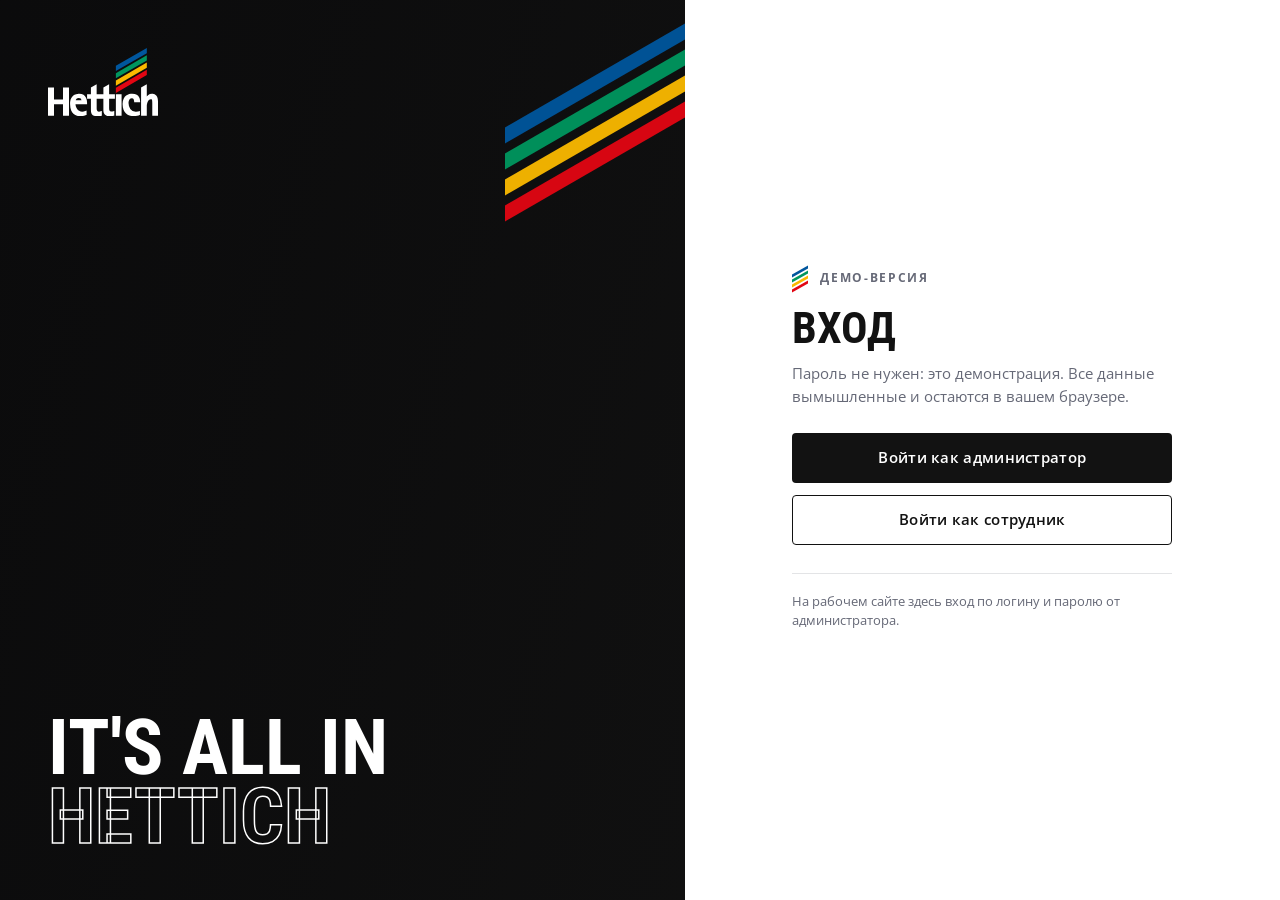
==== admin.html @ bbdf1726 "Демо на GitHub Pages: обновление страниц" ====
<!doctype html>
<!-- Демо-версия для GitHub Pages. Файл собран deploy/build-pages.py из web/ — правьте web/, не этот файл. -->

<html lang="ru">
<head>
<meta charset="utf-8">
<meta name="viewport" content="width=device-width, initial-scale=1">
<meta name="robots" content="noindex, nofollow">
<title>Демо · Сотрудники · Hettich · Полезные материалы</title>
<link rel="icon" href="data:image/svg+xml,%3Csvg xmlns='http://www.w3.org/2000/svg' viewBox='0 0 32 32'%3E%3Cg transform='skewY(-30) translate(0 18)'%3E%3Crect x='6' y='2' width='20' height='4' fill='%2300569d'/%3E%3Crect x='6' y='8' width='20' height='4' fill='%2300965f'/%3E%3Crect x='6' y='14' width='20' height='4' fill='%23fab900'/%3E%3Crect x='6' y='20' width='20' height='4' fill='%23e20613'/%3E%3C/g%3E%3C/svg%3E">
<link rel="preconnect" href="https://fonts.googleapis.com">
<link rel="preconnect" href="https://fonts.gstatic.com" crossorigin>
<link href="https://fonts.googleapis.com/css2?family=Open+Sans:wght@400;600;700&family=Roboto+Condensed:wght@700&display=swap" rel="stylesheet">
<link rel="stylesheet" href="web/app.css">
<style>
body { background: var(--mist); }
.topbar { background: rgba(255, 255, 255, .95); }
.page-head { padding: 44px 0 28px; display: flex; align-items: end; gap: 20px; flex-wrap: wrap; }
.page-head h1 { margin: 8px 0 0; font: 700 clamp(40px, 5vw, 64px)/.95 var(--font-head); text-transform: uppercase; }
.page-head .eyebrow { display: flex; align-items: center; gap: 12px; font-size: 13px; font-weight: 600; letter-spacing: .14em; text-transform: uppercase; color: var(--steel); }
.page-head .eyebrow .stripes { gap: 2px; } .page-head .eyebrow .stripes i { width: 16px; height: 3px; }
.page-head .btn { margin-left: auto; height: 50px; }

.stats { display: grid; grid-template-columns: repeat(4, minmax(0, 1fr)); gap: 16px; margin-bottom: 24px; }
.stat { background: #fff; border-radius: 6px; padding: 20px 22px; position: relative; overflow: hidden; }
.stat::before { content: ""; position: absolute; left: 0; top: 0; bottom: 0; width: 4px; background: var(--c); }
.stat b { display: block; font: 700 40px/1 var(--font-head); }
.stat span { font-size: 13px; color: var(--steel); }

.layout { display: grid; grid-template-columns: minmax(0, 1fr) 270px; gap: 24px; align-items: start; }
.box { background: #fff; border-radius: 6px; }
.box-head { display: flex; align-items: center; gap: 12px; padding: 16px 20px; border-bottom: 1px solid var(--line); flex-wrap: wrap; }
.box-head h2 { margin: 0; font-size: 16px; font-weight: 700; }
.search { margin-left: auto; position: relative; }
.search input { height: 38px; width: 240px; padding: 0 12px 0 36px; font-size: 14px; }
.search svg { position: absolute; left: 11px; top: 10px; width: 18px; height: 18px; color: var(--steel); }

table { width: 100%; border-collapse: collapse; font-size: 14px; }
th { text-align: left; font-size: 11.5px; font-weight: 700; letter-spacing: .08em; text-transform: uppercase; color: var(--steel); padding: 12px 14px; border-bottom: 1px solid var(--line); white-space: nowrap; }
td { padding: 14px 14px; border-bottom: 1px solid #eeeff0; vertical-align: middle; }
th:first-child, td:first-child { padding-left: 20px; }
th:last-child, td:last-child { padding-right: 20px; }
tr:last-child td { border-bottom: 0; }
tbody tr { transition: background .15s; }
tbody tr:hover { background: #fafafa; }
.person { display: flex; align-items: center; gap: 12px; min-width: 180px; }
.person .role { font-size: 12.5px; }
.person .avatar { width: 38px; height: 38px; flex: none; font-size: 13px; }
.person .avatar.admin { background: linear-gradient(135deg, var(--s-blue), #0a3c69); }
.person b { display: block; font-size: 14.5px; }
.person small { color: var(--steel); font-size: 12.5px; }
.mono { font-family: ui-monospace, "Cascadia Mono", Consolas, monospace; font-size: 13.5px; }
.pill { display: inline-flex; align-items: center; gap: 6px; font-size: 12px; font-weight: 700; padding: 3px 10px; border-radius: 20px; white-space: nowrap; }
.pill::before { content: ""; width: 6px; height: 6px; border-radius: 50%; background: currentColor; }
.pill.ok { color: #08744b; background: #e3f4ec; }
.pill.wait { color: #8a6400; background: #fff4d6; }
.pill.off { color: #a0102a; background: #fbe6ea; }
.role { font-size: 12px; font-weight: 700; color: var(--ink-2); }
.role.admin { color: var(--s-blue); }
.actions { display: flex; gap: 6px; justify-content: flex-end; }
.act { width: 34px; height: 34px; border: 1px solid var(--line); border-radius: 4px; background: #fff; cursor: pointer; display: grid; place-items: center; color: var(--ink-2); }
.act:hover { border-color: var(--ink); color: var(--ink); }
.act.del:hover { border-color: var(--danger); color: var(--danger); }
.act svg { width: 17px; height: 17px; }
.act[disabled] { opacity: .3; pointer-events: none; }
.switch { position: relative; display: inline-block; width: 40px; height: 22px; cursor: pointer; vertical-align: middle; }
.switch input { position: absolute; opacity: 0; width: 100%; height: 100%; margin: 0; cursor: pointer; z-index: 1; }
.switch span { position: absolute; inset: 0; background: #cfd1d5; border-radius: 11px; transition: background .2s; }
.switch span::after { content: ""; position: absolute; left: 3px; top: 3px; width: 16px; height: 16px; border-radius: 50%; background: #fff; box-shadow: 0 1px 3px rgba(0,0,0,.25); transition: transform .2s var(--ease); }
.switch input:checked + span { background: var(--ok); }
.switch input:checked + span::after { transform: translateX(18px); }
.switch input:focus-visible + span { outline: 2px solid var(--sky); outline-offset: 2px; }
.muted { color: var(--steel); font-size: 13px; white-space: nowrap; }
.empty { padding: 48px 20px; text-align: center; color: var(--steel); }

.top-files { list-style: none; margin: 0; padding: 8px 0; }
.top-files li { display: grid; grid-template-columns: 1fr auto; gap: 4px 12px; padding: 10px 20px; font-size: 13px; }
.top-files li span { overflow: hidden; text-overflow: ellipsis; white-space: nowrap; }
.top-files li b { font-family: var(--font-head); font-size: 16px; }
.top-files li i { grid-column: 1 / -1; height: 4px; background: var(--mist); border-radius: 2px; overflow: hidden; }
.top-files li i::after { content: ""; display: block; height: 100%; width: var(--w); background: var(--ink); }
.tip { padding: 18px 20px; font-size: 13px; color: var(--ink-2); line-height: 1.55; border-top: 1px solid var(--line); }
.tip b { display: block; margin-bottom: 4px; }

/* Модалка выдачи доступа */
.ticket { border: 1px solid var(--line); border-radius: 6px; overflow: hidden; }
.ticket-top { background: var(--ink); color: #fff; padding: 16px 18px; display: flex; align-items: center; gap: 12px; }
.ticket-top .stripes i { width: 18px; height: 4px; } .ticket-top .stripes { gap: 2px; }
.ticket-top b { font-size: 15px; } .ticket-top small { display: block; color: #a9acb5; font-size: 12px; }
.cred { display: grid; grid-template-columns: 80px 1fr auto; align-items: center; gap: 12px; padding: 12px 18px; border-top: 1px dashed var(--line); }
.cred:first-of-type { border-top: 0; }
.cred span { font-size: 12px; font-weight: 700; color: var(--steel); text-transform: uppercase; letter-spacing: .08em; }
.cred code { font: 600 17px ui-monospace, "Cascadia Mono", Consolas, monospace; word-break: break-all; }
.warn { display: flex; gap: 10px; padding: 12px 14px; background: #fff7e0; border-radius: 4px; font-size: 13px; color: #6b4e00; }
.share { display: grid; grid-template-columns: repeat(3, 1fr); gap: 8px; }
.share .btn { height: 46px; padding: 0 10px; }
.share .tg { --bg: #229ed9; } .share .tg:hover { background: #1b8bc0; }
.row2 { display: grid; grid-template-columns: 1fr 1fr; gap: 14px; }
.roles { display: grid; grid-template-columns: 1fr 1fr; gap: 8px; }
.roles label { display: block; border: 1px solid #cfd1d5; border-radius: 4px; padding: 12px 14px; cursor: pointer; font-size: 13px; color: var(--steel); }
.roles label b { display: block; color: var(--ink); font-size: 14px; }
.roles input { position: absolute; opacity: 0; }
.roles input:checked + label { border-color: var(--ink); box-shadow: inset 0 0 0 1px var(--ink); }
.roles input:focus-visible + label { outline: 2px solid var(--sky); }
.hint-line { font-size: 12px; color: var(--steel); }

@media (max-width: 1180px) {
  .layout { grid-template-columns: 1fr; }
}
@media (max-width: 1020px) {
  .stats { grid-template-columns: repeat(2, minmax(0, 1fr)); }
}
@media (max-width: 720px) {
  .page-head .btn { margin-left: 0; width: 100%; }
  .search, .search input { width: 100%; margin-left: 0; }
  .stat b { font-size: 32px; }
  thead { display: none; }
  table, tbody, tr, td { display: block; width: 100%; }
  tr { padding: 14px 16px; border-bottom: 1px solid var(--line); }
  td { padding: 4px 0; border: 0; }
  td[data-l]::before { content: attr(data-l) ": "; color: var(--steel); font-size: 12px; }
  .actions { justify-content: flex-start; margin-top: 8px; }
  .row2, .share { grid-template-columns: 1fr; }
}
</style>
</head>
<body>
<header class="topbar" id="topbar"></header>

<main class="wrap">
  <div class="page-head">
    <div>
      <div class="eyebrow"><span class="stripes" aria-hidden="true"><i></i><i></i><i></i><i></i></span>Администрирование</div>
      <h1>Сотрудники</h1>
    </div>
    <button class="btn" id="add">
      <svg viewBox="0 0 24 24" fill="none" stroke="currentColor" stroke-width="2" stroke-linecap="round"><path d="M12 5v14M5 12h14"/></svg>
      Добавить сотрудника
    </button>
  </div>

  <div class="stats" id="stats"></div>

  <div class="layout">
    <section class="box">
      <div class="box-head">
        <h2>Доступ к материалам</h2>
        <label class="search"><span class="sr-only">Поиск</span>
          <svg viewBox="0 0 24 24" fill="none" stroke="currentColor" stroke-width="1.8"><circle cx="11" cy="11" r="7"/><path d="m20 20-4-4"/></svg>
          <input class="input" id="q" placeholder="Поиск по имени или логину" autocomplete="off">
        </label>
      </div>
      <div style="overflow-x:auto">
        <table>
          <thead><tr><th>Сотрудник</th><th>Логин</th><th>Статус</th><th>Последний вход</th><th>Загрузка</th><th>Скачал</th><th></th></tr></thead>
          <tbody id="rows"></tbody>
        </table>
      </div>
    </section>

    <aside class="box">
      <div class="box-head"><h2>Что скачивают</h2></div>
      <ul class="top-files" id="top"></ul>
      
    </aside>
  </div>
</main>

<footer class="foot">
  <div class="wrap">
    <div class="foot-brand"><span class="stripes" aria-hidden="true"><i></i><i></i><i></i><i></i></span>Hettich · Полезные материалы</div>
  </div>
</footer>

<script src="web/demo.js"></script>
<script src="web/common.js"></script>
<script>
const I = {
  reset: ICON.key,
  lock: '<svg viewBox="0 0 24 24" fill="none" stroke="currentColor" stroke-width="1.7"><rect x="4" y="10" width="16" height="11" rx="2"/><path d="M8 10V7a4 4 0 0 1 8 0v3"/></svg>',
  unlock: '<svg viewBox="0 0 24 24" fill="none" stroke="currentColor" stroke-width="1.7"><rect x="4" y="10" width="16" height="11" rx="2"/><path d="M8 10V7a4 4 0 0 1 7.5-2"/></svg>',
  del: '<svg viewBox="0 0 24 24" fill="none" stroke="currentColor" stroke-width="1.7" stroke-linecap="round"><path d="M4 7h16M9 7V4h6v3M6 7l1 13h10l1-13M10 11v6M14 11v6"/></svg>',
};
// «сегодня, 11:47», «вчера, 09:10», «12 нояб., 15:30», в прошлые годы — с годом
function shortDate(ts) {
  if (!ts) return '—';
  const d = new Date(ts * 1000), now = new Date();
  const t = d.toLocaleTimeString('ru-RU', { hour: '2-digit', minute: '2-digit' });
  const day = (x) => new Date(x.getFullYear(), x.getMonth(), x.getDate()).getTime();
  const diff = Math.round((day(now) - day(d)) / 86400000);
  if (diff === 0) return 'сегодня, ' + t;
  if (diff === 1) return 'вчера, ' + t;
  return d.toLocaleDateString('ru-RU', d.getFullYear() === now.getFullYear() ? { day: 'numeric', month: 'short' } : { day: 'numeric', month: 'short', year: 'numeric' }) + ', ' + t;
}
const niceFile = (f) => f.title
  || (f.path.startsWith('archives/') ? 'Архив «всё» .' + f.path.split('.').pop()
    : f.path.startsWith('zip/') ? 'Выбранное одним ZIP' : f.path.split('/').pop() + ' (удалён)');

let state = { users: [], downloads: { total: 0, by_file: [] }, me: 0 };

async function load() {
  state = await api('/api/users');
  render();
}

function statusOf(u) {
  if (!u.active) return ['off', 'Заблокирован'];
  if (!u.last_login) return ['wait', 'Ещё не входил'];
  if (u.must_change) return ['wait', 'Временный пароль'];
  return ['ok', 'Активен'];
}

function render() {
  const us = state.users;
  $('#stats').innerHTML = [
    ['var(--s-blue)', us.length, 'всего в системе'],
    ['var(--s-green)', us.filter((u) => u.active && u.last_login).length, 'уже пользуются'],
    ['var(--s-yellow)', us.filter((u) => u.active && !u.last_login).length, 'ещё не входили'],
    ['var(--s-red)', state.downloads.total, 'скачиваний'],
  ].map(([c, n, l]) => `<div class="stat" style="--c:${c}"><b>${n}</b><span>${l}</span></div>`).join('');

  const q = $('#q').value.trim().toLowerCase();
  const list = us.filter((u) => !q || (u.name + ' ' + u.login + ' ' + u.position).toLowerCase().includes(q));
  $('#rows').innerHTML = list.length ? list.map((u) => {
    const [cls, label] = statusOf(u);
    const self = u.id === state.me;
    return `<tr data-id="${u.id}">
      <td><div class="person"><span class="avatar ${u.role === 'admin' ? 'admin' : ''}">${esc(initials(u.name))}</span>
        <span><b>${esc(u.name)}${self ? ' <span class="muted">· вы</span>' : ''}</b><small>${u.role === 'admin' ? '<span class="role admin">Администратор</span>' : ''}${u.role === 'admin' && u.position ? ' · ' : ''}${esc(u.position || (u.role === 'admin' ? '' : 'Сотрудник'))}</small></span></div></td>
      <td data-l="Логин"><span class="mono">${esc(u.login)}</span></td>
      <td><span class="pill ${cls}">${label}</span></td>
      <td data-l="Последний вход"><span class="muted">${shortDate(u.last_login)}</span></td>
      <td data-l="Загрузка">${u.role === 'admin' ? '<span class="muted">всегда</span>' : `<label class="switch" title="Может загружать файлы на сайт"><input type="checkbox" data-up="${u.id}" ${u.can_upload ? 'checked' : ''} aria-label="Может загружать файлы: ${esc(u.name)}"><span></span></label>`}</td>
      <td data-l="Скачал"><span class="muted">${u.downloads} ${u.downloads === 1 ? 'файл' : (u.downloads % 10 >= 2 && u.downloads % 10 <= 4 && (u.downloads % 100 < 10 || u.downloads % 100 >= 20)) ? 'файла' : 'файлов'}</span></td>
      <td><div class="actions">
        <button class="act" data-a="reset" title="Выдать новый пароль" aria-label="Выдать новый пароль">${I.reset}</button>
        <button class="act" data-a="toggle" title="${u.active ? 'Заблокировать' : 'Разблокировать'}" aria-label="${u.active ? 'Заблокировать' : 'Разблокировать'}" ${self ? 'disabled' : ''}>${u.active ? I.lock : I.unlock}</button>
        <button class="act del" data-a="del" title="Удалить" aria-label="Удалить" ${self ? 'disabled' : ''}>${I.del}</button>
      </div></td></tr>`;
  }).join('') : `<tr><td colspan="7" class="empty">${q ? 'Никого не нашли' : 'Пока никого нет — добавьте первого сотрудника'}</td></tr>`;

  const max = Math.max(1, ...state.downloads.by_file.map((f) => f.n));
  $('#top').innerHTML = state.downloads.by_file.length
    ? state.downloads.by_file.slice(0, 8).map((f) => `<li><span title="${esc(f.path)}">${esc(niceFile(f))}</span><b>${f.n}</b><i style="--w:${f.n / max * 100}%"></i></li>`).join('')
    : '<li><span class="muted">Пока ничего не скачивали</span></li>';
}

/* --- транслитерация для подсказки логина: «Иван Петров» → i.petrov --- */
const TR = { а: 'a', б: 'b', в: 'v', г: 'g', д: 'd', е: 'e', ё: 'e', ж: 'zh', з: 'z', и: 'i', й: 'y', к: 'k', л: 'l', м: 'm', н: 'n', о: 'o', п: 'p', р: 'r', с: 's', т: 't', у: 'u', ф: 'f', х: 'kh', ц: 'ts', ч: 'ch', ш: 'sh', щ: 'shch', ъ: '', ы: 'y', ь: '', э: 'e', ю: 'yu', я: 'ya', і: 'i', ї: 'yi', є: 'ye', ґ: 'g' };
const translit = (s) => s.toLowerCase().split('').map((c) => TR[c] ?? c).join('').replace(/[^a-z0-9]/g, '');
function suggestLogin(name) {
  const p = name.trim().split(/\s+/).filter(Boolean);
  if (!p.length) return '';
  if (p.length === 1) return translit(p[0]);
  return translit(p[0])[0] + '.' + translit(p[1]);  // Имя Фамилия → i.familiya
}

function addModal() {
  const m = modal(`
    <div class="modal-head"><h3>Новый сотрудник</h3><p>Пароль придумает система.</p></div>
    <form class="modal-body" autocomplete="off">
      <div class="field"><label for="f-name">Имя и фамилия</label><input class="input" id="f-name" required placeholder="Иван Петров"></div>
      <div class="row2">
        <div class="field"><label for="f-login">Логин</label><input class="input mono" id="f-login" required placeholder="i.petrov" autocapitalize="off" spellcheck="false"></div>
        <div class="field"><label for="f-pos">Должность <span class="muted">(необязательно)</span></label><input class="input" id="f-pos" placeholder="Менеджер"></div>
      </div>
      <div class="field"><label>Роль</label>
        <div class="roles">
          <div><input type="radio" name="role" id="r-user" value="user" checked><label for="r-user"><b>Сотрудник</b>Смотрит и скачивает</label></div>
          <div><input type="radio" name="role" id="r-admin" value="admin"><label for="r-admin"><b>Администратор</b>Ещё и выдаёт доступы</label></div>
        </div>
      </div>
      <label class="check"><input type="checkbox" id="f-up" checked> Может загружать файлы</label>
      <div class="form-error" aria-live="polite"></div>
      <button class="btn block" type="submit">Создать доступ</button>
    </form>`);
  const f = $('form', m.el), name = $('#f-name', f), login = $('#f-login', f);
  let touched = false;
  login.oninput = () => { touched = true; };
  name.oninput = () => { if (!touched) login.value = suggestLogin(name.value); };
  f.onsubmit = async (e) => {
    e.preventDefault();
    const err = $('.form-error', f);
    err.textContent = '';
    try {
      const r = await api('/api/users', { name: name.value, login: login.value, position: $('#f-pos', f).value, role: $('input[name=role]:checked', f).value, can_upload: $('#f-up', f).checked });
      m.close();
      credsModal(r, 'Доступ создан');
      load();
    } catch (ex) { err.textContent = ex.message; }
  };
}

function credsModal(r, title) {
  const site = new URL(SITE.home, location.href).href.replace(/\/$/, '');
  const msg = `Привет! Тебе открыт доступ к «Hettich · Полезные материалы» — видео, презентации и картинки Hettich.\n\nСайт: ${site}\nЛогин: ${r.login}\nПароль: ${r.password}\n\nПри первом входе система попросит придумать свой пароль.`;
  const m = modal(`
    <div class="modal-head"><h3>${title}</h3><p>${esc(r.name)} — отправьте эти данные сотруднику.</p></div>
    <div class="modal-body">
      <div class="ticket">
        <div class="ticket-top"><span class="stripes" aria-hidden="true"><i></i><i></i><i></i><i></i></span><div><b>Hettich · Полезные материалы</b><small>${esc(site)}</small></div></div>
        <div class="cred"><span>Логин</span><code>${esc(r.login)}</code><button class="act" data-c="${esc(r.login)}" aria-label="Скопировать логин">${ICON.copy}</button></div>
        <div class="cred"><span>Пароль</span><code>${esc(r.password)}</code><button class="act" data-c="${esc(r.password)}" aria-label="Скопировать пароль">${ICON.copy}</button></div>
      </div>
      <div class="warn">⚠ Пароль виден только сейчас.</div>
      <div class="share">
        <a class="btn tg" target="_blank" rel="noopener" href="https://t.me/share/url?url=${encodeURIComponent(site)}&text=${encodeURIComponent(msg.replace('Сайт: ' + site + '\n', ''))}">${ICON.telegram}Telegram</a>
        <a class="btn light" href="mailto:?subject=${encodeURIComponent('Доступ к Hettich · Полезные материалы')}&body=${encodeURIComponent(msg)}">${ICON.mail}Почта</a>
        <button class="btn ghost" data-msg>${ICON.copy}Текст</button>
      </div>
    </div>`);
  $$('[data-c]', m.el).forEach((b) => b.onclick = () => copyText(b.dataset.c));
  $('[data-msg]', m.el).onclick = () => copyText(msg);
}

$('#rows').addEventListener('click', async (e) => {
  const b = e.target.closest('[data-a]');
  if (!b) return;
  const u = state.users.find((x) => x.id === +b.closest('tr').dataset.id);
  try {
    if (b.dataset.a === 'reset') {
      if (!await confirmModal('Новый пароль?', `«${esc(u.name)}» получит новый временный пароль, старый перестанет работать.`, 'Выдать пароль')) return;
      credsModal(await api(`/api/users/${u.id}/reset`, {}), 'Новый пароль');
    } else if (b.dataset.a === 'toggle') {
      if (u.active && !await confirmModal('Заблокировать?', `«${esc(u.name)}» потеряет доступ. Вернуть можно в любой момент.`, 'Заблокировать', true)) return;
      await api(`/api/users/${u.id}/active`, { active: !u.active });
      toast(u.active ? 'Доступ приостановлен' : 'Доступ восстановлен');
    } else if (b.dataset.a === 'del') {
      if (!await confirmModal('Удалить сотрудника?', `«${esc(u.name)}» будет удалён. Восстановить будет нельзя.`, 'Удалить', true)) return;
      await api(`/api/users/${u.id}/delete`, {});
      toast('Сотрудник удалён');
    }
    load();
  } catch (ex) { toast(ex.message); }
});

$('#rows').addEventListener('change', async (e) => {
  const sw = e.target.closest('input[data-up]');
  if (!sw) return;
  try {
    await api(`/api/users/${sw.dataset.up}/upload`, { can_upload: sw.checked });
    const u = state.users.find((x) => x.id === +sw.dataset.up);
    if (u) u.can_upload = sw.checked;
    toast(sw.checked ? 'Загрузка файлов разрешена' : 'Загрузка файлов отключена');
  } catch (ex) { sw.checked = !sw.checked; toast(ex.message); }
});

$('#q').oninput = render;
$('#add').onclick = addModal;
mountTopbar('admin').then(load);
</script>
</body>
</html>
---- web/app.css ----
/* Hettich · Полезные материалы — общий стиль
   Палитра и шрифт — как на hettich.com: Open Sans, графит, светло-серый, полосы логотипа. */
:root {
  --ink: #121212;
  --ink-2: #3a3b40;
  --steel: #666977;
  --steel-2: #8b8e99;
  --line: #e3e4e6;
  --mist: #f1f2f2;
  --paper: #ffffff;
  --sky: #42a9d6;
  --sky-ink: #2f86ad;
  --s-blue: #00569d;
  --s-green: #00965f;
  --s-yellow: #fab900;
  --s-red: #e20613;
  --danger: #c4122f;
  --ok: #00965f;
  --radius: 4px;
  --shadow: 0 1px 2px rgba(18, 18, 18, .06), 0 8px 24px rgba(18, 18, 18, .06);
  --shadow-lg: 0 24px 60px rgba(18, 18, 18, .18);
  --ease: cubic-bezier(.2, .7, .2, 1);
  --font: "Open Sans", system-ui, -apple-system, "Segoe UI", Roboto, Arial, sans-serif;
  --font-head: "Roboto Condensed", "Arial Narrow", "Open Sans", sans-serif;
  color-scheme: light;
}

* { box-sizing: border-box; }
[hidden] { display: none !important; }
html { -webkit-text-size-adjust: 100%; }
body {
  margin: 0;
  background: var(--paper);
  color: var(--ink);
  font: 400 16px/1.55 var(--font);
  -webkit-font-smoothing: antialiased;
}
img, video { display: block; max-width: 100%; }
a { color: inherit; }
button { font: inherit; color: inherit; }
:focus-visible { outline: 2px solid var(--sky); outline-offset: 2px; }
.sr-only { position: absolute; width: 1px; height: 1px; overflow: hidden; clip: rect(0 0 0 0); white-space: nowrap; }

.wrap { width: min(1240px, 100% - 32px); margin-inline: auto; }

/* ---------- Полосы логотипа — фирменный мотив ---------- */
.stripes { display: inline-flex; flex-direction: column; gap: 3px; transform: skewY(-30deg); }
.stripes i { display: block; width: 26px; height: 5px; }
.stripes i:nth-child(1) { background: var(--s-blue); }
.stripes i:nth-child(2) { background: var(--s-green); }
.stripes i:nth-child(3) { background: var(--s-yellow); }
.stripes i:nth-child(4) { background: var(--s-red); }

/* ---------- Шапка ---------- */
.topbar {
  position: sticky; top: 0; z-index: 40;
  background: rgba(255, 255, 255, .92);
  backdrop-filter: saturate(1.4) blur(12px);
  border-bottom: 1px solid var(--line);
}
.topbar .wrap { display: flex; align-items: center; gap: 20px; height: 72px; }
.brand { display: flex; align-items: center; gap: 16px; text-decoration: none; }
.brand svg { width: 78px; height: auto; }
.brand-sep { width: 1px; height: 28px; background: var(--line); }
.brand-title { font: 600 15px/1.2 var(--font); letter-spacing: .01em; }
.brand-title small { display: block; font-weight: 400; font-size: 12px; color: var(--steel); }
.topbar nav { margin-left: auto; display: flex; align-items: center; gap: 6px; }

.nav-link {
  display: inline-flex; align-items: center; gap: 8px; height: 40px; padding: 0 14px;
  border: 0; background: none; border-radius: var(--radius); cursor: pointer;
  font-size: 14px; font-weight: 600; text-decoration: none; color: var(--ink-2);
}
.nav-link:hover { background: var(--mist); color: var(--ink); }
.nav-link[aria-current="page"] { color: var(--ink); background: var(--mist); }

.user-btn .who b, .user-btn .who span { display: block; max-width: 130px; white-space: nowrap; overflow: hidden; text-overflow: ellipsis; }
@media (max-width: 1440px) { .brand-title small { display: none; } }

/* Поиск в шапке */
.hsearch { position: relative; flex: 1; max-width: 420px; margin-left: 12px; }
.hsearch input {
  width: 100%; height: 42px; padding: 0 36px 0 40px; border: 1px solid transparent; border-radius: 22px;
  background: var(--mist); font: 14px var(--font); color: var(--ink); transition: background .15s, border-color .15s, box-shadow .15s;
}
.hsearch input::placeholder { color: #8b8e99; }
.hsearch input:hover { background: #e9eaeb; }
.hsearch input:focus { outline: none; background: #fff; border-color: var(--ink); box-shadow: 0 0 0 3px rgba(66, 169, 214, .25); }
.hsearch input::-webkit-search-cancel-button { cursor: pointer; }
.hsearch svg { position: absolute; left: 14px; top: 12px; width: 18px; height: 18px; color: var(--steel); pointer-events: none; }
.hsearch kbd { position: absolute; right: 12px; top: 11px; font: 600 11px var(--font); color: var(--steel); border: 1px solid #d4d6da; background: #fff; border-radius: 3px; padding: 1px 6px; pointer-events: none; }
.hsearch input:focus ~ kbd, .hsearch input:not(:placeholder-shown) ~ kbd { display: none; }

/* Кнопка «Загрузить» в шапке — главное действие, заметная */
.btn.hup { height: 42px; padding: 0 18px 0 14px; border-radius: 22px; margin-left: 6px; gap: 8px; }
.btn.hup svg { width: 18px; height: 18px; }
.btn.hup::after {
  content: ""; position: absolute; left: 14px; right: 14px; bottom: 6px; height: 2px; border-radius: 1px; opacity: 0;
  background: linear-gradient(90deg, var(--s-blue) 0 25%, var(--s-green) 25% 50%, var(--s-yellow) 50% 75%, var(--s-red) 75%);
  transition: opacity .2s;
}
.btn.hup:hover::after { opacity: 1; }

@media (max-width: 1180px) {
  .brand-title small, .brand-sep { display: none; }
  .nav-link .label { display: none; }
  .nav-link { padding: 0 10px; }
  .btn.hup { padding: 0 16px; }
}
@media (max-width: 720px) {
  .topbar .wrap { flex-wrap: wrap; height: auto; padding: 8px 0 10px; row-gap: 8px; }
  .brand-title { display: none; }
  .hsearch { order: 5; flex-basis: 100%; max-width: none; margin: 0; }
  .hsearch kbd { display: none; }
  .btn.hup .label { display: none; }
  .btn.hup { width: 42px; padding: 0; margin-left: 2px; }
}
.nav-link.nav-main { border: 1px solid var(--line); }
.nav-link.nav-main[aria-current="page"] { border-color: var(--ink); background: var(--ink); color: #fff; }
.confirm-row { display: grid; grid-template-columns: 1fr 1fr; gap: 10px; }
.btn.danger-solid { --bg: var(--danger); --fg: #fff; }
.btn.danger-solid:hover { background: #a30f27; }
.confirm-list { margin: 10px 0 0; padding: 0; list-style: none; font-size: 13.5px; color: var(--ink-2); max-height: 180px; overflow: auto; border-top: 1px solid var(--line); }
.confirm-list li { padding: 7px 0; border-bottom: 1px solid #eeeff0; white-space: nowrap; overflow: hidden; text-overflow: ellipsis; }
.nav-link svg { width: 18px; height: 18px; }

.user-menu { position: relative; }
.avatar {
  width: 32px; height: 32px; border-radius: 50%; display: grid; place-items: center;
  background: var(--ink); color: #fff; font-size: 12px; font-weight: 700; letter-spacing: .02em;
}
.user-btn { padding: 0 8px 0 4px; height: 44px; }
.user-btn .who { text-align: left; line-height: 1.2; }
.user-btn .who b { display: block; font-size: 13px; }
.user-btn .who span { font-size: 11px; color: var(--steel); font-weight: 400; }
.dropdown {
  position: absolute; right: 0; top: calc(100% + 8px); min-width: 230px;
  background: #fff; border: 1px solid var(--line); border-radius: 6px; box-shadow: var(--shadow-lg);
  padding: 6px; display: none;
}
.dropdown.open { display: block; animation: pop .16s var(--ease); }
.dropdown button, .dropdown a {
  display: flex; align-items: center; gap: 10px; width: 100%; padding: 10px 12px; border: 0; background: none;
  font-size: 14px; text-align: left; border-radius: 4px; cursor: pointer; text-decoration: none;
}
.dropdown button:hover, .dropdown a:hover { background: var(--mist); }
.dropdown hr { border: 0; border-top: 1px solid var(--line); margin: 6px 0; }
.dropdown svg { width: 16px; height: 16px; color: var(--steel); }

@keyframes pop { from { opacity: 0; transform: translateY(-4px); } }

/* ---------- Кнопки ---------- */
.btn {
  --bg: var(--ink); --fg: #fff;
  position: relative; display: inline-flex; align-items: center; justify-content: center; gap: 10px;
  height: 44px; padding: 0 20px; border: 1px solid transparent; border-radius: var(--radius);
  background: var(--bg); color: var(--fg); cursor: pointer; overflow: hidden;
  font: 600 14px/1 var(--font); letter-spacing: .02em; text-decoration: none; white-space: nowrap;
  transition: background .2s, color .2s, border-color .2s, transform .1s;
}
.btn:hover { background: #2b2c30; }
.btn:active { transform: translateY(1px); }
.btn svg { width: 18px; height: 18px; flex: none; }
.btn.ghost { --bg: transparent; --fg: var(--ink); border-color: var(--ink); }
.btn.ghost:hover { background: var(--ink); color: #fff; }
.btn.light { --bg: var(--mist); --fg: var(--ink); }
.btn.light:hover { background: #e4e5e6; }
.btn.small { height: 34px; padding: 0 12px; font-size: 13px; }
.btn.block { width: 100%; }
.btn.danger { --bg: transparent; --fg: var(--danger); border-color: #f0c9cf; }
.btn.danger:hover { background: var(--danger); color: #fff; }
.btn[disabled] { opacity: .5; pointer-events: none; }

/* Кнопка скачивания: при наведении «пробегают» полосы бренда */
.btn-dl::after {
  content: ""; position: absolute; left: 0; right: 0; bottom: 0; height: 3px;
  background: linear-gradient(90deg, var(--s-blue) 0 25%, var(--s-green) 25% 50%, var(--s-yellow) 50% 75%, var(--s-red) 75%);
  transform: scaleX(0); transform-origin: left; transition: transform .35s var(--ease);
}
.btn-dl:hover::after { transform: scaleX(1); }

/* ---------- Поля ---------- */
.field { display: grid; gap: 6px; }
.field label { font-size: 13px; font-weight: 600; color: var(--ink-2); }
.input, select.input {
  height: 46px; width: 100%; padding: 0 14px; border: 1px solid #cfd1d5; border-radius: var(--radius);
  background: #fff; font: 15px var(--font); color: var(--ink); transition: border-color .15s, box-shadow .15s;
}
.input:hover { border-color: var(--steel-2); }
.input:focus { outline: none; border-color: var(--ink); box-shadow: 0 0 0 3px rgba(66, 169, 214, .25); }
.pw-wrap { position: relative; }
.pw-wrap .input { padding-right: 48px; }
.pw-toggle {
  position: absolute; right: 4px; top: 4px; width: 38px; height: 38px; border: 0; background: none;
  cursor: pointer; color: var(--steel); border-radius: 3px;
}
.pw-toggle:hover { color: var(--ink); background: var(--mist); }
.pw-toggle svg { width: 20px; height: 20px; margin: auto; }
.form-error { min-height: 20px; font-size: 13px; color: var(--danger); }

/* ---------- Модальные окна ---------- */
.modal-back {
  position: fixed; inset: 0; z-index: 100; display: grid; place-items: center; padding: 16px;
  background: rgba(18, 18, 18, .55); backdrop-filter: blur(3px);
  animation: fade .2s ease;
}
.modal {
  position: relative; /* крестик закрытия позиционируется относительно окна, а не экрана */
  width: min(480px, 100%); max-height: calc(100vh - 32px); overflow: auto;
  background: #fff; border-radius: 6px; box-shadow: var(--shadow-lg); animation: rise .28s var(--ease);
}
.modal-head { position: relative; padding: 26px 28px 8px; }
.modal-head h3 { margin: 0; font: 700 26px/1.1 var(--font-head); text-transform: uppercase; letter-spacing: .01em; }
.modal-head p { margin: 8px 0 0; color: var(--steel); font-size: 14px; }
.modal-body { padding: 16px 28px 28px; display: grid; gap: 14px; }
.modal-x {
  position: absolute; right: 12px; top: 12px; z-index: 2; width: 36px; height: 36px; border: 0; background: none;
  border-radius: 50%; cursor: pointer; color: var(--steel);
}
.modal-x:hover { background: var(--mist); color: var(--ink); }
.modal-x svg { width: 20px; height: 20px; margin: auto; }
@keyframes fade { from { opacity: 0; } }
@keyframes rise { from { opacity: 0; transform: translateY(14px) scale(.98); } }

/* ---------- Ключ восстановления ---------- */
.dropdown .dot { width: 8px; height: 8px; border-radius: 50%; background: var(--s-yellow); margin-left: auto; box-shadow: 0 0 0 3px #fff4d6; }
.notice-bar { background: #fff7e0; border-bottom: 1px solid #f3e2a9; color: #5c4400; font-size: 14px; }
.notice-bar .wrap { display: flex; align-items: center; gap: 12px; min-height: 52px; padding: 8px 0; }
.notice-bar svg { width: 20px; height: 20px; flex: none; color: #b88700; }
.notice-bar span { margin-right: auto; }
.notice-bar .btn { --bg: #5c4400; flex: none; }
.notice-bar .btn:hover { background: #3f2f00; }
.rk-status { display: flex; gap: 12px; padding: 14px; border-radius: 4px; font-size: 13.5px; line-height: 1.45; }
.rk-status svg { width: 22px; height: 22px; flex: none; }
.rk-status b { display: block; font-size: 14px; }
.rk-status.ok { background: #e3f4ec; color: #0a5b3b; }
.rk-status.warn { background: #fff4d6; color: #6b4e00; }
.rk-key { border: 1px solid var(--line); border-left: 4px solid var(--ink); border-radius: 4px; padding: 14px 16px; display: grid; gap: 6px; }
.rk-key span { font-size: 12px; font-weight: 700; color: var(--steel); text-transform: uppercase; letter-spacing: .08em; }
.rk-key code { font: 700 17px/1.4 ui-monospace, "Cascadia Mono", Consolas, monospace; letter-spacing: .02em; word-break: break-all; user-select: all; }
.warn { display: flex; gap: 10px; padding: 12px 14px; background: #fff7e0; border-radius: 4px; font-size: 13px; color: #6b4e00; line-height: 1.45; }
.check { display: flex; gap: 10px; align-items: center; font-size: 14px; cursor: pointer; }
.check input { width: 18px; height: 18px; accent-color: var(--ink); }
.keyfile { display: flex; align-items: center; gap: 12px; padding: 14px; border: 1.5px dashed #c4c7cc; border-radius: 4px; cursor: pointer; transition: border-color .15s, background .15s; }
.keyfile:hover, .keyfile.over { border-color: var(--ink); background: var(--mist); }
.keyfile.loaded { border-style: solid; border-color: var(--ok); background: #e3f4ec; }
.keyfile svg { width: 24px; height: 24px; color: var(--steel); flex: none; }
.keyfile b { display: block; font-size: 14px; }
.keyfile small { color: var(--steel); font-size: 12.5px; }
.mono-in { font-family: ui-monospace, "Cascadia Mono", Consolas, monospace !important; font-size: 13.5px !important; margin-top: 8px; }
.hint-small { margin: 0; font-size: 12.5px; color: var(--steel); text-align: center; }
.link-btn { border: 0; background: none; padding: 0; color: var(--sky-ink); font: 600 13px var(--font); cursor: pointer; text-decoration: underline; text-underline-offset: 3px; }
.link-btn:hover { color: var(--ink); }
@media (max-width: 720px) {
  .notice-bar .wrap { flex-wrap: wrap; }
  .notice-bar .btn { width: 100%; }
}

/* ---------- Тост ---------- */
.toast {
  position: fixed; left: 50%; bottom: 24px; z-index: 200; transform: translateX(-50%);
  background: var(--ink); color: #fff; padding: 12px 18px; border-radius: 4px; font-size: 14px;
  box-shadow: var(--shadow-lg); display: flex; gap: 10px; align-items: center; animation: rise .25s var(--ease);
}
.toast svg { width: 18px; height: 18px; color: #7fd6a8; }

/* ---------- Подвал ---------- */
.foot { border-top: 1px solid var(--line); margin-top: 96px; padding: 28px 0 40px; color: var(--steel); font-size: 13px; }
.foot .wrap { display: flex; flex-wrap: wrap; gap: 12px 24px; align-items: center; justify-content: space-between; }
.foot .stripes { transform: skewY(-30deg) scale(.6); margin-right: 6px; }
.foot-brand { display: flex; align-items: center; gap: 8px; }

@media (max-width: 720px) {
  .topbar .wrap { height: auto; min-height: 60px; gap: 8px 12px; }
  .brand svg { width: 62px; }
  .brand-sep, .brand-title small { display: none; }
  .brand-title { font-size: 13px; }
  .user-btn .who { display: none; }
  .nav-link .label { display: none; }
}
@media (prefers-reduced-motion: reduce) {
  *, *::before, *::after { animation-duration: .01ms !important; transition-duration: .01ms !important; }
}
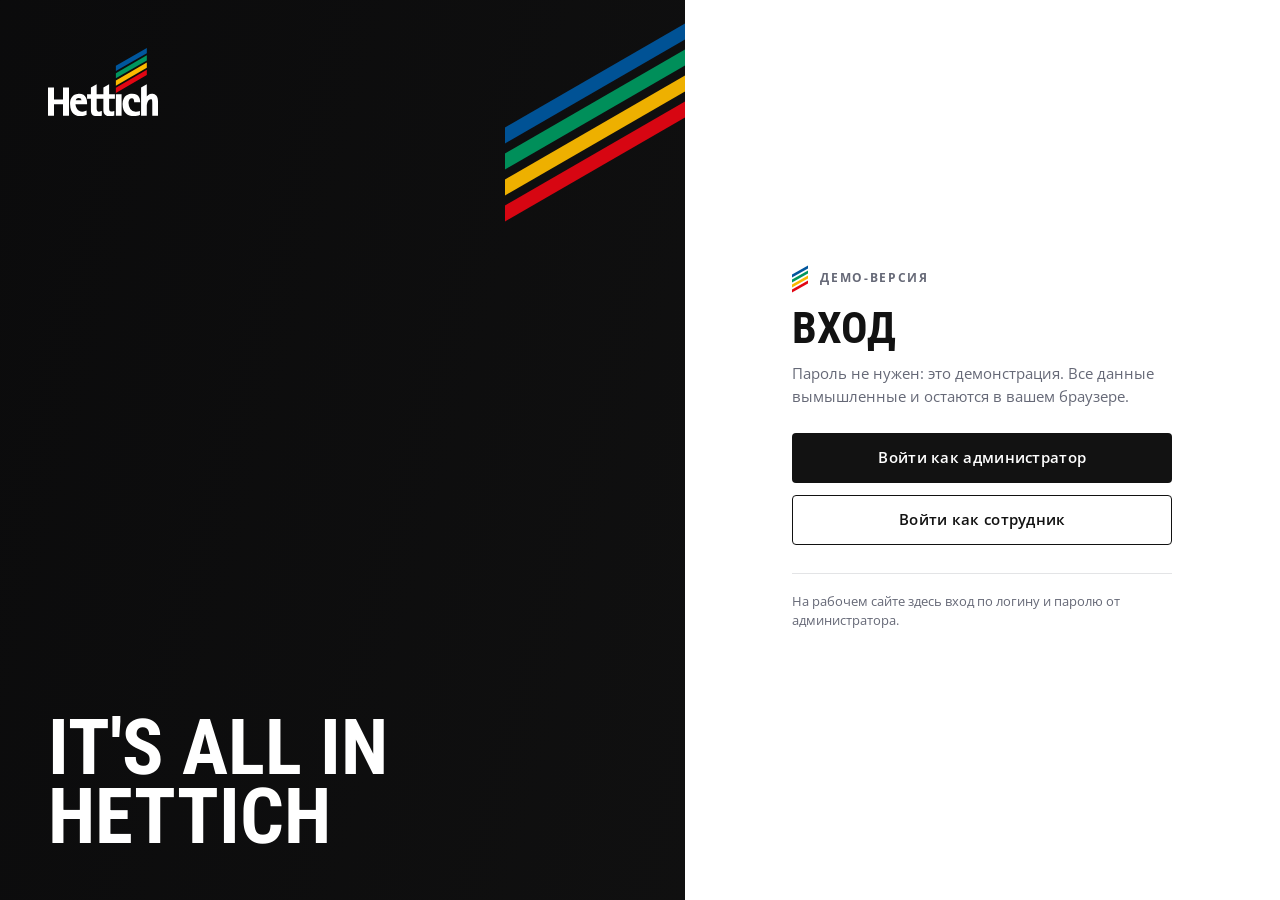
==== commit fea91cb4: "Мобильная версия: шапка в одну строку, поиск по кнопке, карточки в 2 колонки; сплошной шрифт заголов" ====
--- a/admin.html
+++ b/admin.html
@@ -71,8 +71,19 @@
 .switch input:checked + span::after { transform: translateX(18px); }
 .switch input:focus-visible + span { outline: 2px solid var(--sky); outline-offset: 2px; }
 .muted { color: var(--steel); font-size: 13px; white-space: nowrap; }
+#lead-rows td[data-l="Комментарий"] .muted, .lead-what { white-space: normal; overflow-wrap: anywhere; }
 .empty { padding: 48px 20px; text-align: center; color: var(--steel); }
 
+.leads { margin-top: 24px; }
+.leads .box-head h2 { display: flex; align-items: center; gap: 10px; }
+.leads-count { font-size: 12px; font-weight: 700; background: var(--s-red); color: #fff; border-radius: 10px; padding: 1px 8px; }
+.leads-count:empty { display: none; }
+.leads .search { margin-left: auto; }
+.lead-who { display: grid; gap: 1px; min-width: 190px; }
+.lead-who b { font-size: 14.5px; }
+.lead-who a { font-size: 13px; color: var(--sky-ink); text-decoration: none; width: fit-content; }
+.lead-who a:hover { text-decoration: underline; }
+.lead-what { font-size: 13.5px; }
 .top-files { list-style: none; margin: 0; padding: 8px 0; }
 .top-files li { display: grid; grid-template-columns: 1fr auto; gap: 4px 12px; padding: 10px 20px; font-size: 13px; }
 .top-files li span { overflow: hidden; text-overflow: ellipsis; white-space: nowrap; }
@@ -161,9 +172,25 @@
     <aside class="box">
       <div class="box-head"><h2>Что скачивают</h2></div>
       <ul class="top-files" id="top"></ul>
-      
     </aside>
   </div>
+
+  <section class="box leads" id="leads">
+    <div class="box-head">
+      <h2>Заявки на скачивание <span class="leads-count" id="leads-count"></span></h2>
+      <label class="search"><span class="sr-only">Поиск по заявкам</span>
+        <svg viewBox="0 0 24 24" fill="none" stroke="currentColor" stroke-width="1.8"><circle cx="11" cy="11" r="7"/><path d="m20 20-4-4"/></svg>
+        <input class="input" id="lq" placeholder="Имя, почта, телефон, файл" autocomplete="off">
+      </label>
+      <a class="btn small light" id="leads-csv" href="/api/requests.csv" download>Скачать для Excel</a>
+    </div>
+    <div style="overflow-x:auto">
+      <table>
+        <thead><tr><th>Когда</th><th>Контакт</th><th>Что скачивал</th><th>Комментарий</th><th></th></tr></thead>
+        <tbody id="lead-rows"></tbody>
+      </table>
+    </div>
+  </section>
 </main>
 
 <footer class="foot">
@@ -198,10 +225,46 @@
 
 let state = { users: [], downloads: { total: 0, by_file: [] }, me: 0 };
 
+let leads = { total: 0, items: [] };
+
 async function load() {
-  state = await api('/api/users');
+  [state, leads] = await Promise.all([api('/api/users'), api('/api/requests')]);
   render();
-}
+  renderLeads();
+}
+
+/* ---------- Заявки посетителей на скачивание ---------- */
+const telHref = (p) => 'tel:' + String(p).replace(/[^\d+]/g, '');
+function renderLeads() {
+  const q = $('#lq').value.trim().toLowerCase();
+  const list = leads.items.filter((r) => !q || [r.name, r.email, r.phone, r.target, r.comment].join(' ').toLowerCase().includes(q));
+  $('#leads-count').textContent = leads.total || '';
+  $('#leads-csv').hidden = !leads.total;
+  $('#lead-rows').innerHTML = list.length ? list.map((r) => `
+    <tr data-lead="${r.id}">
+      <td data-l="Когда"><span class="muted">${shortDate(r.at)}</span></td>
+      <td><div class="lead-who"><b>${esc(r.name)}</b>
+        <a href="mailto:${esc(r.email)}">${esc(r.email)}</a>
+        <a href="${esc(telHref(r.phone))}">${esc(r.phone)}</a></div></td>
+      <td data-l="Скачивал"><span class="lead-what">${esc(r.target)}</span>${r.downloaded ? '' : ' <span class="pill wait" title="Заявку оставили, но файл ещё не скачался">не скачан</span>'}</td>
+      <td data-l="Комментарий"><span class="muted">${esc(r.comment) || '—'}</span></td>
+      <td><div class="actions"><button class="act del" data-ldel="${r.id}" title="Удалить заявку" aria-label="Удалить заявку">${I.del}</button></div></td>
+    </tr>`).join('')
+    : `<tr><td colspan="5" class="empty">${q ? 'Ничего не нашли' : 'Заявок пока нет. Они появятся, когда посетители начнут скачивать материалы.'}</td></tr>`;
+}
+$('#lq').oninput = renderLeads;
+$('#lead-rows').addEventListener('click', async (e) => {
+  const b = e.target.closest('[data-ldel]');
+  if (!b) return;
+  const r = leads.items.find((x) => x.id === +b.dataset.ldel);
+  if (!await confirmModal('Удалить заявку?', `Заявка «${esc(r.name)}» будет удалена.`, 'Удалить', true)) return;
+  try {
+    await api(`/api/requests/${r.id}/delete`, {});
+    leads.items = leads.items.filter((x) => x !== r); leads.total--;
+    renderLeads();
+    toast('Заявка удалена');
+  } catch (ex) { toast(ex.message); }
+});
 
 function statusOf(u) {
   if (!u.active) return ['off', 'Заблокирован'];
@@ -215,8 +278,8 @@
   $('#stats').innerHTML = [
     ['var(--s-blue)', us.length, 'всего в системе'],
     ['var(--s-green)', us.filter((u) => u.active && u.last_login).length, 'уже пользуются'],
-    ['var(--s-yellow)', us.filter((u) => u.active && !u.last_login).length, 'ещё не входили'],
-    ['var(--s-red)', state.downloads.total, 'скачиваний'],
+    ['var(--s-yellow)', state.downloads.total, 'скачиваний'],
+    ['var(--s-red)', leads.total, 'заявок от посетителей'],
   ].map(([c, n, l]) => `<div class="stat" style="--c:${c}"><b>${n}</b><span>${l}</span></div>`).join('');
 
   const q = $('#q').value.trim().toLowerCase();
--- a/web/app.css
+++ b/web/app.css
@@ -107,11 +107,23 @@
   .nav-link { padding: 0 10px; }
   .btn.hup { padding: 0 16px; }
 }
+.hs-toggle { display: none; }
 @media (max-width: 720px) {
-  .topbar .wrap { flex-wrap: wrap; height: auto; padding: 8px 0 10px; row-gap: 8px; }
+  /* Телефон: шапка в одну строку, поиск открывается значком 🔍 и выпадает под шапкой */
+  .topbar .wrap { position: relative; flex-wrap: nowrap; height: 60px; padding: 0; }
   .brand-title { display: none; }
-  .hsearch { order: 5; flex-basis: 100%; max-width: none; margin: 0; }
+  .hsearch { display: none; position: absolute; left: 0; right: 0; top: 100%; max-width: none; margin: 0;
+    padding: 8px 0 10px; background: #fff; box-shadow: 0 12px 24px -12px rgba(18, 18, 18, .25); }
+  .topbar.search-open .hsearch { display: block; animation: pop .16s var(--ease); }
+  .hsearch svg { top: 20px; }
   .hsearch kbd { display: none; }
+  .hs-toggle { display: inline-flex; width: 42px; padding: 0; justify-content: center; position: relative; }
+  .hs-toggle svg { width: 20px; height: 20px; }
+  .hs-toggle.has-q::after { content: ""; position: absolute; top: 9px; right: 9px; width: 7px; height: 7px; border-radius: 50%; background: var(--s-red); }
+  .topbar.search-open .hs-toggle { background: var(--mist); color: var(--ink); }
+  .topbar nav { gap: 4px; }
+  .nav-link { height: 42px; }
+  .nav-link.nav-main, .nav-link.staff-in { width: 42px; padding: 0; justify-content: center; }
   .btn.hup .label { display: none; }
   .btn.hup { width: 42px; padding: 0; margin-left: 2px; }
 }
@@ -200,7 +212,7 @@
 
 /* ---------- Модальные окна ---------- */
 .modal-back {
-  position: fixed; inset: 0; z-index: 100; display: grid; place-items: center; padding: 16px;
+  position: fixed; inset: 0; z-index: 200; display: grid; place-items: center; padding: 16px;
   background: rgba(18, 18, 18, .55); backdrop-filter: blur(3px);
   animation: fade .2s ease;
 }
@@ -251,14 +263,10 @@
 .hint-small { margin: 0; font-size: 12.5px; color: var(--steel); text-align: center; }
 .link-btn { border: 0; background: none; padding: 0; color: var(--sky-ink); font: 600 13px var(--font); cursor: pointer; text-decoration: underline; text-underline-offset: 3px; }
 .link-btn:hover { color: var(--ink); }
-@media (max-width: 720px) {
-  .notice-bar .wrap { flex-wrap: wrap; }
-  .notice-bar .btn { width: 100%; }
-}
 
 /* ---------- Тост ---------- */
 .toast {
-  position: fixed; left: 50%; bottom: 24px; z-index: 200; transform: translateX(-50%);
+  position: fixed; left: 50%; bottom: 24px; z-index: 400; transform: translateX(-50%);
   background: var(--ink); color: #fff; padding: 12px 18px; border-radius: 4px; font-size: 14px;
   box-shadow: var(--shadow-lg); display: flex; gap: 10px; align-items: center; animation: rise .25s var(--ease);
 }
@@ -271,7 +279,12 @@
 .foot-brand { display: flex; align-items: center; gap: 8px; }
 
 @media (max-width: 720px) {
-  .topbar .wrap { height: auto; min-height: 60px; gap: 8px 12px; }
+  .topbar .wrap { gap: 8px; }
+  .foot { margin-top: 56px; }
+  .notice-bar { font-size: 13px; }
+  .notice-bar .wrap { flex-wrap: nowrap; gap: 10px; }
+  .notice-bar .btn { width: auto; flex: none; height: 34px; padding: 0 12px; font-size: 12.5px; }
+  .notice-bar span b { display: block; }
   .brand svg { width: 62px; }
   .brand-sep, .brand-title small { display: none; }
   .brand-title { font-size: 13px; }
